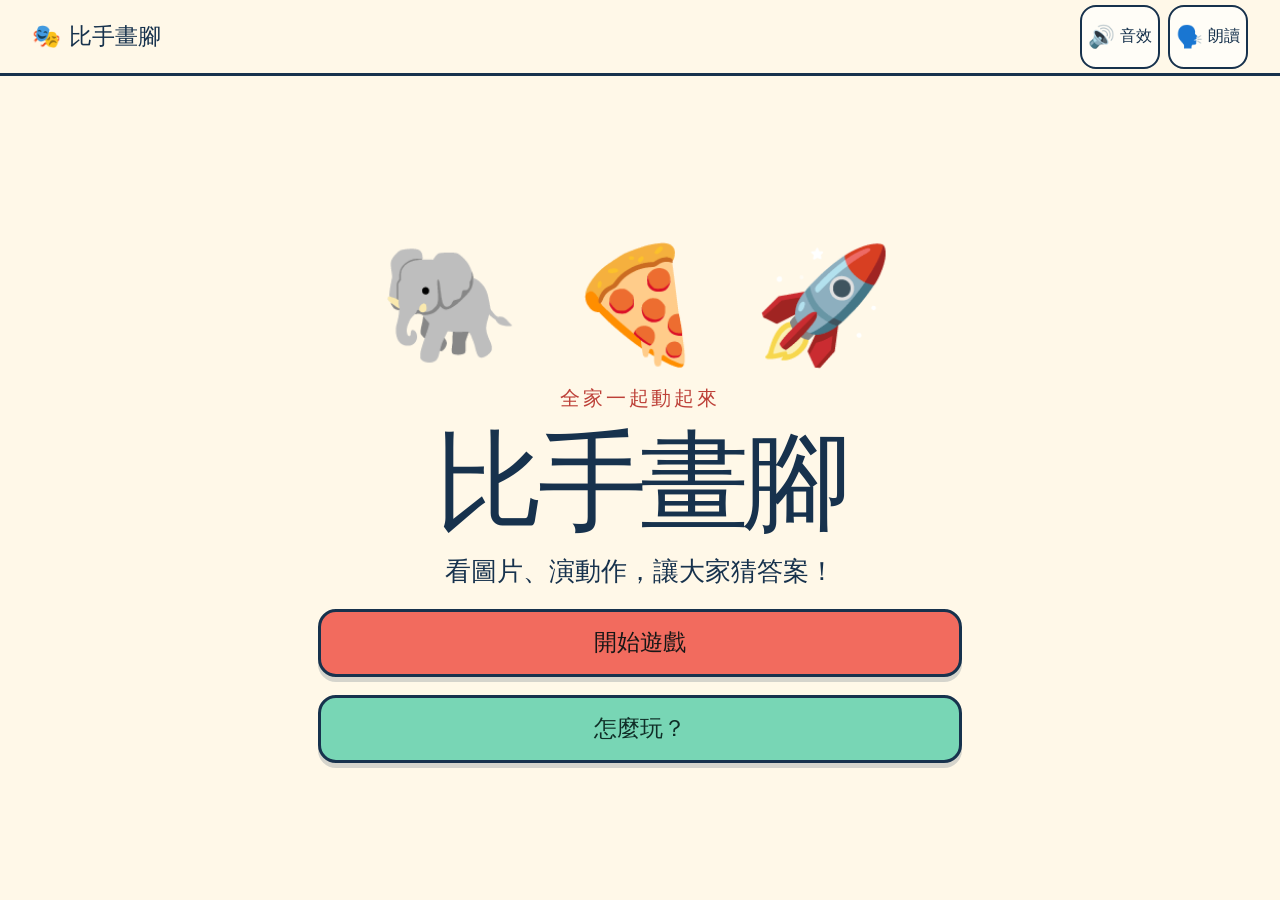
==== index.html @ 2f9c118d "feat: 建立兒童比手畫腳 PWA" ====
<!doctype html>
<html lang="zh-Hant-TW">
<head>
  <meta charset="utf-8">
  <meta name="viewport" content="width=device-width,initial-scale=1,viewport-fit=cover">
  <meta name="theme-color" content="#fff8e8">
  <meta name="apple-mobile-web-app-capable" content="yes">
  <meta name="apple-mobile-web-app-status-bar-style" content="default">
  <meta name="apple-mobile-web-app-title" content="比手畫腳">
  <meta name="description" content="6–12 歲兒童也能輕鬆玩的離線比手畫腳遊戲">
  <link rel="manifest" href="manifest.webmanifest">
  <link rel="apple-touch-icon" href="icons/icon-192.png">
  <link rel="icon" href="icons/icon-192.png" sizes="192x192">
  <link rel="stylesheet" href="styles.css">
  <title>比手畫腳</title>
</head>
<body>
<a class="skip-link" href="#main">跳到主要內容</a>
<header class="topbar">
  <a class="brand" href="#home" data-nav="home" aria-label="回到首頁"><span aria-hidden="true">🎭</span> 比手畫腳</a>
  <div class="toggles" aria-label="遊戲偏好">
    <button id="sound-toggle" class="icon-button" type="button" aria-pressed="true"><span aria-hidden="true">🔊</span><span>音效</span></button>
    <button id="speech-toggle" class="icon-button" type="button" aria-pressed="true"><span aria-hidden="true">🗣️</span><span>朗讀</span></button>
  </div>
</header>
<main id="main" tabindex="-1">
  <section id="home" class="screen active hero" aria-labelledby="home-title">
    <div class="hero-emoji" aria-hidden="true">🐘 🍕 🚀</div>
    <p class="eyebrow">全家一起動起來</p>
    <h1 id="home-title">比手畫腳</h1>
    <p class="lead">看圖片、演動作，讓大家猜答案！</p>
    <button class="primary jumbo" type="button" data-nav="setup">開始遊戲</button>
    <button class="secondary jumbo" type="button" data-nav="rules">怎麼玩？</button>
  </section>

  <section id="rules" class="screen" aria-labelledby="rules-title">
    <p class="eyebrow">三步就會玩</p><h2 id="rules-title">玩法</h2>
    <ol class="rules-list">
      <li><span aria-hidden="true">🙈</span><div><strong>不能說答案</strong><p>出題者看字卡，用動作表演。</p></div></li>
      <li><span aria-hidden="true">🤸</span><div><strong>動動身體</strong><p>不能發出答案裡的字，也不做危險動作。</p></div></li>
      <li><span aria-hidden="true">🎉</span><div><strong>猜中就得分</strong><p>按「答對」換下一題，不會就跳過。</p></div></li>
    </ol>
    <button class="primary jumbo" type="button" data-nav="setup">我會了，開始！</button>
    <button class="text-button" type="button" data-nav="home">回首頁</button>
  </section>

  <section id="setup" class="screen wide" aria-labelledby="setup-title">
    <p class="eyebrow">準備這一輪</p><h2 id="setup-title">選類別與時間</h2>
    <fieldset><legend>要演什麼？</legend><div id="categories" class="choice-grid"></div></fieldset>
    <fieldset><legend>玩多久？</legend><div class="time-grid">
      <label><input type="radio" name="duration" value="30"><span>30 秒</span></label>
      <label><input type="radio" name="duration" value="60" checked><span>60 秒</span></label>
      <label><input type="radio" name="duration" value="90"><span>90 秒</span></label>
      <label><input type="radio" name="duration" value="0"><span>∞ 無限</span></label>
    </div></fieldset>
    <button id="setup-next" class="primary jumbo" type="button">下一步</button>
    <button class="text-button" type="button" data-nav="home">回首頁</button>
  </section>

  <section id="handoff" class="screen handoff" aria-labelledby="handoff-title">
    <div class="hero-emoji" aria-hidden="true">🤫📱</div><p class="eyebrow">答案要保密</p>
    <h2 id="handoff-title">交給出題者</h2><p class="lead">其他人先轉過身，不要偷看螢幕喔！</p>
    <p id="round-summary" class="pill"></p>
    <button id="ready-button" class="primary jumbo" type="button">我準備好了</button>
    <button class="text-button" type="button" data-nav="setup">重新選擇</button>
  </section>

  <section id="countdown" class="screen countdown" aria-live="assertive" aria-label="倒數計時">
    <p>準備表演</p><div id="countdown-number">3</div>
  </section>

  <section id="game" class="screen game-screen" aria-labelledby="answer">
    <div class="game-status"><span id="category-badge">動物</span><span id="timer" role="timer" aria-label="剩餘時間">1:00</span><span id="score" aria-live="polite">答對 0</span></div>
    <article id="card" class="prompt-card" aria-live="polite">
      <div id="card-emoji" class="card-emoji" aria-hidden="true">🐘</div>
      <h2 id="answer">大象</h2><p id="hint">用手當長鼻子</p>
    </article>
    <div class="game-actions">
      <button id="correct-button" class="correct" type="button"><span aria-hidden="true">✓</span>答對</button>
      <button id="skip-button" class="skip" type="button"><span aria-hidden="true">↷</span>跳過</button>
      <button id="end-button" class="end" type="button"><span aria-hidden="true">■</span>結束</button>
    </div>
  </section>

  <section id="results" class="screen wide" aria-labelledby="results-title">
    <div id="result-emoji" class="hero-emoji" aria-hidden="true">🌟</div><p class="eyebrow">這一輪完成了</p>
    <h2 id="results-title">表現太棒了！</h2><p id="result-message" class="lead"></p>
    <div class="result-counts"><div><strong id="correct-total">0</strong><span>答對</span></div><div><strong id="skipped-total">0</strong><span>跳過</span></div></div>
    <div id="history" class="history"></div>
    <div class="result-actions"><button id="replay-button" class="primary jumbo" type="button">再玩一次</button><button class="secondary jumbo" type="button" data-nav="setup">換類別或時間</button><button class="text-button" type="button" data-nav="home">回首頁</button></div>
  </section>
</main>

<div id="end-dialog" class="dialog-backdrop" hidden>
  <div class="dialog" role="alertdialog" aria-modal="true" aria-labelledby="dialog-title" aria-describedby="dialog-description">
    <h2 id="dialog-title">要結束這一輪嗎？</h2><p id="dialog-description">目前的答對與跳過紀錄都會保留。</p>
    <div><button id="confirm-end" class="end" type="button">結束並看結果</button><button id="cancel-end" class="secondary" type="button">繼續遊戲</button></div>
  </div>
</div>
<noscript><p class="noscript">請開啟 JavaScript 才能開始遊戲。</p></noscript>
<script src="cards.js"></script><script src="app.js"></script>
</body></html>
---- styles.css ----
:root{--minimum-touch-target:64px;--cream:#fff8e8;--navy:#17324d;--coral:#f26b5e;--coral-dark:#bd4038;--mint:#78d6b5;--mint-dark:#176b55;--white:#fffdf7;--yellow:#ffd166;--shadow:0 5px 0 rgba(23,50,77,.18);font-family:"Noto Sans TC","PingFang TC","Microsoft JhengHei",system-ui,sans-serif;color:var(--navy);background:var(--cream);font-synthesis:none}*{box-sizing:border-box}html{min-height:100%;background:var(--navy)}body{margin:0;min-height:100dvh;background:var(--cream);padding:env(safe-area-inset-top) env(safe-area-inset-right) env(safe-area-inset-bottom) env(safe-area-inset-left);overflow-x:hidden}button,a,label{touch-action:manipulation;-webkit-tap-highlight-color:transparent}button{font:inherit;color:inherit}.skip-link{position:fixed;z-index:100;left:12px;top:-100px;background:#fff;color:var(--navy);padding:12px 18px;border:3px solid var(--navy);border-radius:12px}.skip-link:focus{top:calc(8px + env(safe-area-inset-top))}.topbar{height:76px;display:flex;align-items:center;justify-content:space-between;padding:8px clamp(14px,3vw,32px);border-bottom:3px solid var(--navy);background:var(--cream);gap:10px}.brand{font-size:clamp(1.05rem,3vw,1.45rem);font-weight:900;text-decoration:none;color:var(--navy);white-space:nowrap}.toggles{display:flex;gap:8px}.icon-button{min-height:64px;min-width:78px;border:2px solid var(--navy);border-radius:16px;background:var(--white);font-weight:800;display:flex;align-items:center;justify-content:center;gap:5px}.icon-button[aria-pressed=false]{opacity:.62;text-decoration:line-through}.icon-button span:first-child{font-size:1.35rem}.screen{display:none;width:min(720px,100%);min-height:calc(100dvh - 76px);margin:auto;padding:clamp(26px,6vw,58px) clamp(18px,5vw,38px) max(28px,env(safe-area-inset-bottom));text-align:center;align-content:center}.screen.active{display:grid;gap:18px}.screen.wide{width:min(920px,100%)}h1,h2,p{margin:0}h1{font-size:clamp(3.3rem,14vw,6.8rem);line-height:.95;letter-spacing:-.06em}h2{font-size:clamp(2.2rem,7vw,4rem);line-height:1.05}.eyebrow{font-weight:900;letter-spacing:.14em;color:var(--coral-dark);font-size:clamp(1rem,3vw,1.25rem)}.lead{font-size:clamp(1.2rem,4vw,1.65rem);font-weight:700;line-height:1.5}.hero-emoji{font-size:clamp(4rem,16vw,7rem);line-height:1.1;letter-spacing:.05em}.jumbo,.game-actions button,.dialog button{min-height: 64px;min-height:68px;border-radius:18px;border:3px solid var(--navy);padding:12px 24px;font-size:clamp(1.18rem,4vw,1.45rem);font-weight:900;cursor:pointer;box-shadow:var(--shadow)}.primary{background:var(--coral);color:#171717}.secondary{background:var(--mint);color:#102e27}.text-button{border:0;background:transparent;min-height:64px;padding:12px;font-weight:900;font-size:1.1rem;text-decoration:underline;cursor:pointer}.jumbo:active,.game-actions button:active,.dialog button:active{transform:translateY(4px);box-shadow:none}button:focus-visible,a:focus-visible,input:focus-visible+span{outline:5px solid #087eae;outline-offset:4px}.rules-list{list-style:none;padding:0;margin:10px 0;display:grid;gap:14px;text-align:left}.rules-list li{display:flex;align-items:center;gap:16px;background:var(--white);border:3px solid var(--navy);border-radius:18px;padding:15px}.rules-list li>span{font-size:2.8rem}.rules-list strong{font-size:1.3rem}.rules-list p{margin-top:4px;line-height:1.5}fieldset{border:0;padding:0;margin:8px 0 22px}legend{width:100%;font-size:1.45rem;font-weight:900;margin-bottom:14px}.choice-grid{display:grid;grid-template-columns:repeat(2,1fr);gap:12px}.choice-grid label,.time-grid label{position:relative}.choice-grid input,.time-grid input{position:absolute;opacity:0;pointer-events:none}.choice-grid span,.time-grid span{display:flex;min-height:68px;align-items:center;justify-content:center;gap:8px;border:3px solid var(--navy);border-radius:17px;background:var(--white);font-weight:900;font-size:1.1rem;padding:9px;cursor:pointer;box-shadow:0 3px 0 rgba(23,50,77,.15)}.choice-grid input:checked+span,.time-grid input:checked+span{background:var(--mint);box-shadow:inset 0 0 0 4px var(--white)}.time-grid{display:grid;grid-template-columns:repeat(4,1fr);gap:10px}.pill{justify-self:center;background:var(--yellow);border:2px solid var(--navy);border-radius:99px;padding:10px 18px;font-weight:900}.countdown{background:var(--navy);color:var(--cream);width:100%;max-width:none}.countdown p{font-size:clamp(1.5rem,5vw,2rem);font-weight:800}.countdown-number{font-size:clamp(10rem,45vw,24rem);font-weight:1000;line-height:.8;color:var(--yellow);font-variant-numeric:tabular-nums}.game-screen{width:min(1100px,100%);padding-top:16px;grid-template-rows:auto 1fr auto;align-content:stretch}.game-status{display:grid;grid-template-columns:1fr auto 1fr;align-items:center;gap:10px;font-weight:900;font-size:clamp(1rem,3vw,1.35rem)}.game-status span{padding:9px 12px;border:2px solid var(--navy);border-radius:14px;background:var(--white)}#score{text-align:right}#category-badge{text-align:left}#timer{font-size:clamp(1.5rem,6vw,2.6rem);font-variant-numeric:tabular-nums;background:var(--yellow)}#timer.urgent{background:var(--coral);color:#171717}.prompt-card{align-self:stretch;display:grid;align-content:center;justify-items:center;background:var(--white);border:4px solid var(--navy);border-radius:28px;padding:10px 20px;box-shadow:var(--shadow);overflow:hidden}.card-emoji{font-size:clamp(6rem,30vmin,15rem);line-height:1.08}.prompt-card h2{font-size:clamp(2.7rem,10vmin,6rem)}.prompt-card p{margin-top:9px;font-size:clamp(1.05rem,4vmin,1.5rem);font-weight:800;color:#3e5366}.prompt-card.changing{transform:scale(.96);opacity:.45}.game-actions{display:grid;grid-template-columns:1.3fr 1fr .8fr;gap:12px}.game-actions button{font-size:clamp(1.1rem,4vw,1.5rem);padding:8px}.correct{background:var(--mint);color:#102e27}.skip{background:var(--yellow);color:#302500}.end{background:var(--coral);color:#171717}.result-counts{display:grid;grid-template-columns:1fr 1fr;gap:16px}.result-counts div{background:var(--white);border:3px solid var(--navy);border-radius:22px;padding:14px}.result-counts strong{display:block;font-size:3rem}.result-counts span{font-weight:900}.history{display:grid;grid-template-columns:1fr 1fr;gap:14px;text-align:left}.history section{border:3px solid var(--navy);border-radius:18px;background:var(--white);padding:15px}.history h3{margin:0 0 9px;font-size:1.25rem}.history ul{margin:0;padding-left:25px;line-height:1.7}.empty{color:#536574}.result-actions{display:grid;gap:12px}.dialog-backdrop{position:fixed;z-index:50;inset:0;background:rgba(23,50,77,.82);padding:calc(24px + env(safe-area-inset-top)) calc(18px + env(safe-area-inset-right)) calc(24px + env(safe-area-inset-bottom)) calc(18px + env(safe-area-inset-left));place-items:center}.dialog-backdrop:not([hidden]){display:grid}.dialog{width:min(520px,100%);background:var(--cream);border:4px solid var(--navy);border-radius:24px;padding:clamp(20px,6vw,34px);box-shadow:0 10px 0 rgba(0,0,0,.25)}.dialog p{font-size:1.1rem;line-height:1.55;margin:14px 0 22px}.dialog>div{display:grid;gap:12px}.noscript{padding:20px;background:var(--coral);font-weight:900;text-align:center}
@media (orientation:landscape) and (max-height:700px){.topbar{height:66px}.screen{min-height:calc(100dvh - 66px);padding-top:12px;padding-bottom:12px}.hero .hero-emoji,.handoff .hero-emoji{font-size:3.3rem}.hero{grid-template-columns:1fr 1fr;grid-template-areas:"emoji title" "tag title" "lead start" "rules start"}.hero .hero-emoji{grid-area:emoji}.hero .eyebrow{grid-area:tag}.hero h1{grid-area:title;align-self:end}.hero .lead{grid-area:lead}.hero .primary{grid-area:start}.hero .secondary{grid-area:rules}.card-emoji{font-size:clamp(5rem,24vmin,10rem)}.prompt-card h2{font-size:clamp(2.2rem,9vmin,4.5rem)}.game-actions button{min-height:64px}.countdown-number{font-size:45vh}}
@media (max-width:580px){.icon-button{min-width:62px;font-size:.85rem;flex-direction:column;gap:0}.choice-grid{grid-template-columns:1fr 1fr}.time-grid{grid-template-columns:1fr 1fr}.history{grid-template-columns:1fr}.game-actions{gap:7px}.game-actions button{padding:7px;font-size:1.05rem}.game-actions button span{display:block}.game-status{gap:5px}.game-status span{padding:7px 6px}}
@media (prefers-reduced-motion:no-preference){.screen.active{animation:enter .22s ease-out}.prompt-card{transition:transform .14s ease,opacity .14s ease}.countdown-number{animation:pulse .6s ease-out}@keyframes enter{from{opacity:0;transform:translateY(10px)}}@keyframes pulse{from{transform:scale(.7);opacity:.5}}}
@media (prefers-reduced-motion:reduce){*,*::before,*::after{scroll-behavior:auto!important;animation-duration:.001ms!important;animation-iteration-count:1!important;transition-duration:.001ms!important}}
.icon-button:disabled{cursor:not-allowed;opacity:.55}.focus-mode .topbar{display:none}.focus-mode .screen{min-height:100dvh}
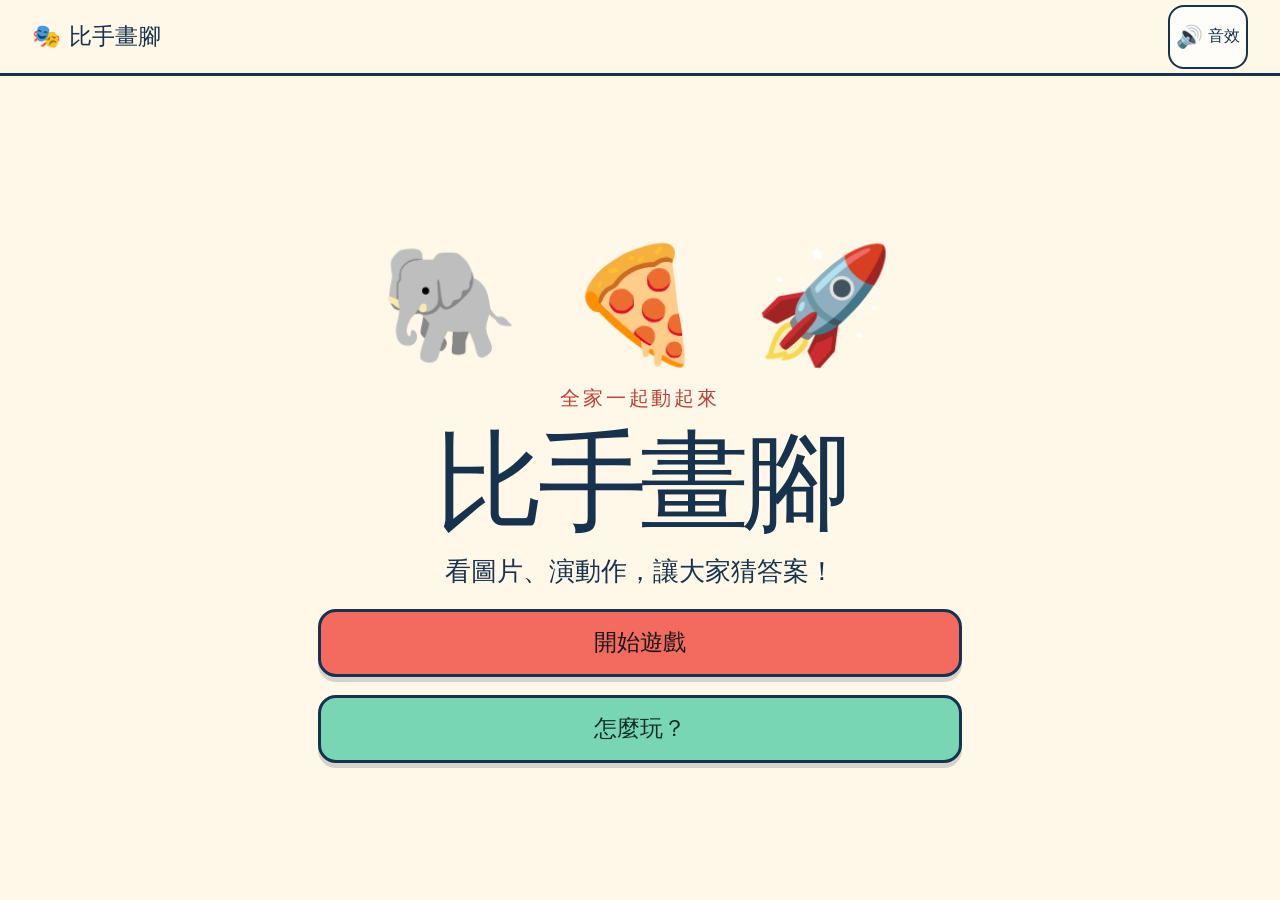
==== commit 272094d5: "feat: 新增綜合類別並調整遊戲預設" ====
--- a/index.html
+++ b/index.html
@@ -20,7 +20,6 @@
   <a class="brand" href="#home" data-nav="home" aria-label="回到首頁"><span aria-hidden="true">🎭</span> 比手畫腳</a>
   <div class="toggles" aria-label="遊戲偏好">
     <button id="sound-toggle" class="icon-button" type="button" aria-pressed="true"><span aria-hidden="true">🔊</span><span>音效</span></button>
-    <button id="speech-toggle" class="icon-button" type="button" aria-pressed="true"><span aria-hidden="true">🗣️</span><span>朗讀</span></button>
   </div>
 </header>
 <main id="main" tabindex="-1">
@@ -49,9 +48,9 @@
     <fieldset><legend>要演什麼？</legend><div id="categories" class="choice-grid"></div></fieldset>
     <fieldset><legend>玩多久？</legend><div class="time-grid">
       <label><input type="radio" name="duration" value="30"><span>30 秒</span></label>
-      <label><input type="radio" name="duration" value="60" checked><span>60 秒</span></label>
+      <label><input type="radio" name="duration" value="60"><span>60 秒</span></label>
       <label><input type="radio" name="duration" value="90"><span>90 秒</span></label>
-      <label><input type="radio" name="duration" value="0"><span>∞ 無限</span></label>
+      <label><input type="radio" name="duration" value="0" checked><span>∞ 無限</span></label>
     </div></fieldset>
     <button id="setup-next" class="primary jumbo" type="button">下一步</button>
     <button class="text-button" type="button" data-nav="home">回首頁</button>
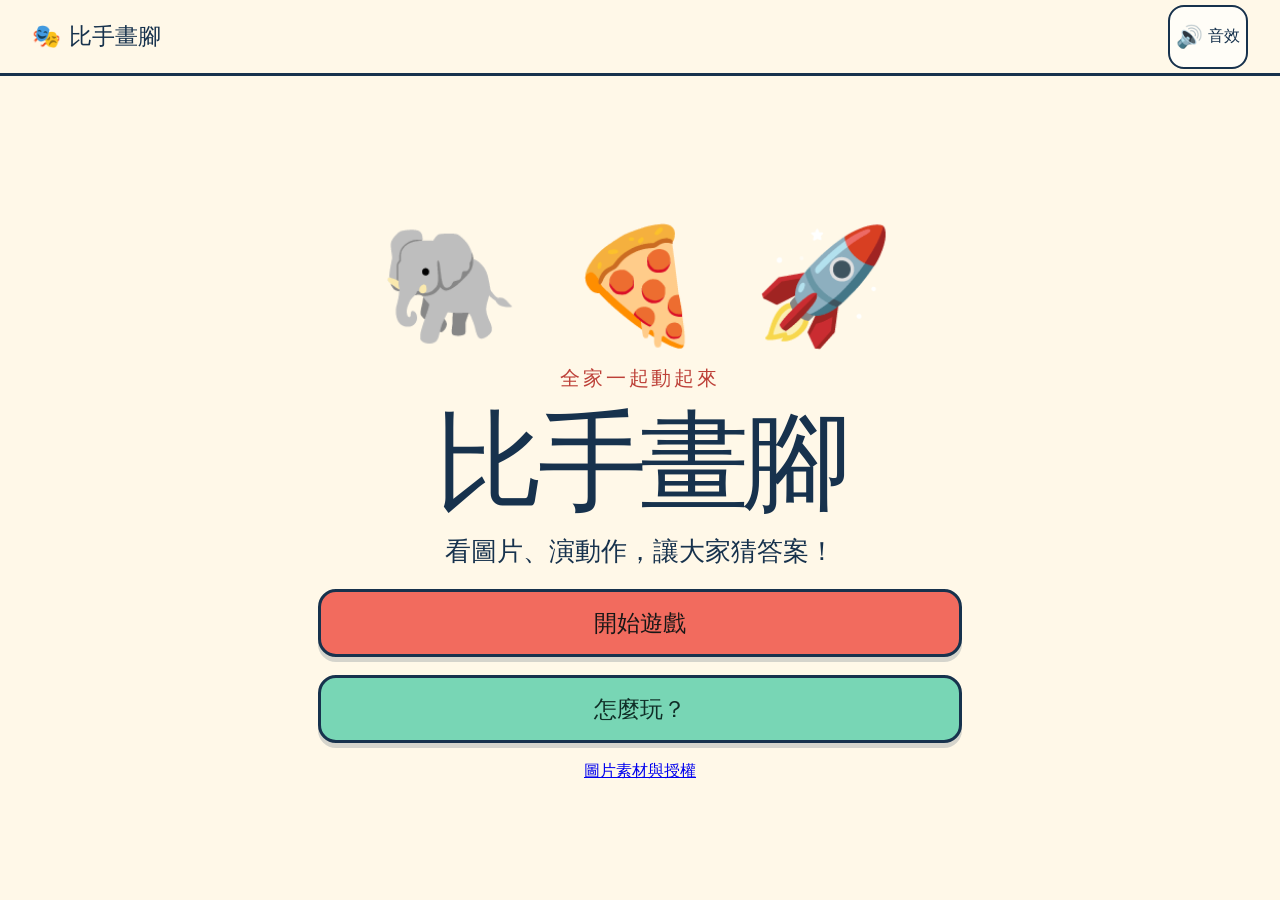
==== commit b31578de: "[verified] feat: 新增 200 題與 OpenMoji 字卡" ====
--- a/index.html
+++ b/index.html
@@ -30,6 +30,7 @@
     <p class="lead">看圖片、演動作，讓大家猜答案！</p>
     <button class="primary jumbo" type="button" data-nav="setup">開始遊戲</button>
     <button class="secondary jumbo" type="button" data-nav="rules">怎麼玩？</button>
+    <a class="credits-link" href="credits.html">圖片素材與授權</a>
   </section>
 
   <section id="rules" class="screen" aria-labelledby="rules-title">
@@ -71,7 +72,10 @@
   <section id="game" class="screen game-screen" aria-labelledby="answer">
     <div class="game-status"><span id="category-badge">動物</span><span id="timer" role="timer" aria-label="剩餘時間">1:00</span><span id="score" aria-live="polite">答對 0</span></div>
     <article id="card" class="prompt-card" aria-live="polite">
-      <div id="card-emoji" class="card-emoji" aria-hidden="true">🐘</div>
+      <div class="card-visual" aria-hidden="true">
+        <img id="card-image" class="card-image" alt="" hidden>
+        <div id="card-emoji" class="card-emoji">🐘</div>
+      </div>
       <h2 id="answer">大象</h2><p id="hint">用手當長鼻子</p>
     </article>
     <div class="game-actions">
--- a/styles.css
+++ b/styles.css
@@ -1,5 +1,5 @@
-:root{--minimum-touch-target:64px;--cream:#fff8e8;--navy:#17324d;--coral:#f26b5e;--coral-dark:#bd4038;--mint:#78d6b5;--mint-dark:#176b55;--white:#fffdf7;--yellow:#ffd166;--shadow:0 5px 0 rgba(23,50,77,.18);font-family:"Noto Sans TC","PingFang TC","Microsoft JhengHei",system-ui,sans-serif;color:var(--navy);background:var(--cream);font-synthesis:none}*{box-sizing:border-box}html{min-height:100%;background:var(--navy)}body{margin:0;min-height:100dvh;background:var(--cream);padding:env(safe-area-inset-top) env(safe-area-inset-right) env(safe-area-inset-bottom) env(safe-area-inset-left);overflow-x:hidden}button,a,label{touch-action:manipulation;-webkit-tap-highlight-color:transparent}button{font:inherit;color:inherit}.skip-link{position:fixed;z-index:100;left:12px;top:-100px;background:#fff;color:var(--navy);padding:12px 18px;border:3px solid var(--navy);border-radius:12px}.skip-link:focus{top:calc(8px + env(safe-area-inset-top))}.topbar{height:76px;display:flex;align-items:center;justify-content:space-between;padding:8px clamp(14px,3vw,32px);border-bottom:3px solid var(--navy);background:var(--cream);gap:10px}.brand{font-size:clamp(1.05rem,3vw,1.45rem);font-weight:900;text-decoration:none;color:var(--navy);white-space:nowrap}.toggles{display:flex;gap:8px}.icon-button{min-height:64px;min-width:78px;border:2px solid var(--navy);border-radius:16px;background:var(--white);font-weight:800;display:flex;align-items:center;justify-content:center;gap:5px}.icon-button[aria-pressed=false]{opacity:.62;text-decoration:line-through}.icon-button span:first-child{font-size:1.35rem}.screen{display:none;width:min(720px,100%);min-height:calc(100dvh - 76px);margin:auto;padding:clamp(26px,6vw,58px) clamp(18px,5vw,38px) max(28px,env(safe-area-inset-bottom));text-align:center;align-content:center}.screen.active{display:grid;gap:18px}.screen.wide{width:min(920px,100%)}h1,h2,p{margin:0}h1{font-size:clamp(3.3rem,14vw,6.8rem);line-height:.95;letter-spacing:-.06em}h2{font-size:clamp(2.2rem,7vw,4rem);line-height:1.05}.eyebrow{font-weight:900;letter-spacing:.14em;color:var(--coral-dark);font-size:clamp(1rem,3vw,1.25rem)}.lead{font-size:clamp(1.2rem,4vw,1.65rem);font-weight:700;line-height:1.5}.hero-emoji{font-size:clamp(4rem,16vw,7rem);line-height:1.1;letter-spacing:.05em}.jumbo,.game-actions button,.dialog button{min-height: 64px;min-height:68px;border-radius:18px;border:3px solid var(--navy);padding:12px 24px;font-size:clamp(1.18rem,4vw,1.45rem);font-weight:900;cursor:pointer;box-shadow:var(--shadow)}.primary{background:var(--coral);color:#171717}.secondary{background:var(--mint);color:#102e27}.text-button{border:0;background:transparent;min-height:64px;padding:12px;font-weight:900;font-size:1.1rem;text-decoration:underline;cursor:pointer}.jumbo:active,.game-actions button:active,.dialog button:active{transform:translateY(4px);box-shadow:none}button:focus-visible,a:focus-visible,input:focus-visible+span{outline:5px solid #087eae;outline-offset:4px}.rules-list{list-style:none;padding:0;margin:10px 0;display:grid;gap:14px;text-align:left}.rules-list li{display:flex;align-items:center;gap:16px;background:var(--white);border:3px solid var(--navy);border-radius:18px;padding:15px}.rules-list li>span{font-size:2.8rem}.rules-list strong{font-size:1.3rem}.rules-list p{margin-top:4px;line-height:1.5}fieldset{border:0;padding:0;margin:8px 0 22px}legend{width:100%;font-size:1.45rem;font-weight:900;margin-bottom:14px}.choice-grid{display:grid;grid-template-columns:repeat(2,1fr);gap:12px}.choice-grid label,.time-grid label{position:relative}.choice-grid input,.time-grid input{position:absolute;opacity:0;pointer-events:none}.choice-grid span,.time-grid span{display:flex;min-height:68px;align-items:center;justify-content:center;gap:8px;border:3px solid var(--navy);border-radius:17px;background:var(--white);font-weight:900;font-size:1.1rem;padding:9px;cursor:pointer;box-shadow:0 3px 0 rgba(23,50,77,.15)}.choice-grid input:checked+span,.time-grid input:checked+span{background:var(--mint);box-shadow:inset 0 0 0 4px var(--white)}.time-grid{display:grid;grid-template-columns:repeat(4,1fr);gap:10px}.pill{justify-self:center;background:var(--yellow);border:2px solid var(--navy);border-radius:99px;padding:10px 18px;font-weight:900}.countdown{background:var(--navy);color:var(--cream);width:100%;max-width:none}.countdown p{font-size:clamp(1.5rem,5vw,2rem);font-weight:800}.countdown-number{font-size:clamp(10rem,45vw,24rem);font-weight:1000;line-height:.8;color:var(--yellow);font-variant-numeric:tabular-nums}.game-screen{width:min(1100px,100%);padding-top:16px;grid-template-rows:auto 1fr auto;align-content:stretch}.game-status{display:grid;grid-template-columns:1fr auto 1fr;align-items:center;gap:10px;font-weight:900;font-size:clamp(1rem,3vw,1.35rem)}.game-status span{padding:9px 12px;border:2px solid var(--navy);border-radius:14px;background:var(--white)}#score{text-align:right}#category-badge{text-align:left}#timer{font-size:clamp(1.5rem,6vw,2.6rem);font-variant-numeric:tabular-nums;background:var(--yellow)}#timer.urgent{background:var(--coral);color:#171717}.prompt-card{align-self:stretch;display:grid;align-content:center;justify-items:center;background:var(--white);border:4px solid var(--navy);border-radius:28px;padding:10px 20px;box-shadow:var(--shadow);overflow:hidden}.card-emoji{font-size:clamp(6rem,30vmin,15rem);line-height:1.08}.prompt-card h2{font-size:clamp(2.7rem,10vmin,6rem)}.prompt-card p{margin-top:9px;font-size:clamp(1.05rem,4vmin,1.5rem);font-weight:800;color:#3e5366}.prompt-card.changing{transform:scale(.96);opacity:.45}.game-actions{display:grid;grid-template-columns:1.3fr 1fr .8fr;gap:12px}.game-actions button{font-size:clamp(1.1rem,4vw,1.5rem);padding:8px}.correct{background:var(--mint);color:#102e27}.skip{background:var(--yellow);color:#302500}.end{background:var(--coral);color:#171717}.result-counts{display:grid;grid-template-columns:1fr 1fr;gap:16px}.result-counts div{background:var(--white);border:3px solid var(--navy);border-radius:22px;padding:14px}.result-counts strong{display:block;font-size:3rem}.result-counts span{font-weight:900}.history{display:grid;grid-template-columns:1fr 1fr;gap:14px;text-align:left}.history section{border:3px solid var(--navy);border-radius:18px;background:var(--white);padding:15px}.history h3{margin:0 0 9px;font-size:1.25rem}.history ul{margin:0;padding-left:25px;line-height:1.7}.empty{color:#536574}.result-actions{display:grid;gap:12px}.dialog-backdrop{position:fixed;z-index:50;inset:0;background:rgba(23,50,77,.82);padding:calc(24px + env(safe-area-inset-top)) calc(18px + env(safe-area-inset-right)) calc(24px + env(safe-area-inset-bottom)) calc(18px + env(safe-area-inset-left));place-items:center}.dialog-backdrop:not([hidden]){display:grid}.dialog{width:min(520px,100%);background:var(--cream);border:4px solid var(--navy);border-radius:24px;padding:clamp(20px,6vw,34px);box-shadow:0 10px 0 rgba(0,0,0,.25)}.dialog p{font-size:1.1rem;line-height:1.55;margin:14px 0 22px}.dialog>div{display:grid;gap:12px}.noscript{padding:20px;background:var(--coral);font-weight:900;text-align:center}
-@media (orientation:landscape) and (max-height:700px){.topbar{height:66px}.screen{min-height:calc(100dvh - 66px);padding-top:12px;padding-bottom:12px}.hero .hero-emoji,.handoff .hero-emoji{font-size:3.3rem}.hero{grid-template-columns:1fr 1fr;grid-template-areas:"emoji title" "tag title" "lead start" "rules start"}.hero .hero-emoji{grid-area:emoji}.hero .eyebrow{grid-area:tag}.hero h1{grid-area:title;align-self:end}.hero .lead{grid-area:lead}.hero .primary{grid-area:start}.hero .secondary{grid-area:rules}.card-emoji{font-size:clamp(5rem,24vmin,10rem)}.prompt-card h2{font-size:clamp(2.2rem,9vmin,4.5rem)}.game-actions button{min-height:64px}.countdown-number{font-size:45vh}}
+:root{--minimum-touch-target:64px;--cream:#fff8e8;--navy:#17324d;--coral:#f26b5e;--coral-dark:#bd4038;--mint:#78d6b5;--mint-dark:#176b55;--white:#fffdf7;--yellow:#ffd166;--shadow:0 5px 0 rgba(23,50,77,.18);font-family:"Noto Sans TC","PingFang TC","Microsoft JhengHei",system-ui,sans-serif;color:var(--navy);background:var(--cream);font-synthesis:none}*{box-sizing:border-box}html{min-height:100%;background:var(--navy)}body{margin:0;min-height:100dvh;background:var(--cream);padding:env(safe-area-inset-top) env(safe-area-inset-right) env(safe-area-inset-bottom) env(safe-area-inset-left);overflow-x:hidden}button,a,label{touch-action:manipulation;-webkit-tap-highlight-color:transparent}button{font:inherit;color:inherit}.skip-link{position:fixed;z-index:100;left:12px;top:-100px;background:#fff;color:var(--navy);padding:12px 18px;border:3px solid var(--navy);border-radius:12px}.skip-link:focus{top:calc(8px + env(safe-area-inset-top))}.topbar{height:76px;display:flex;align-items:center;justify-content:space-between;padding:8px clamp(14px,3vw,32px);border-bottom:3px solid var(--navy);background:var(--cream);gap:10px}.brand{font-size:clamp(1.05rem,3vw,1.45rem);font-weight:900;text-decoration:none;color:var(--navy);white-space:nowrap}.toggles{display:flex;gap:8px}.icon-button{min-height:64px;min-width:78px;border:2px solid var(--navy);border-radius:16px;background:var(--white);font-weight:800;display:flex;align-items:center;justify-content:center;gap:5px}.icon-button[aria-pressed=false]{opacity:.62;text-decoration:line-through}.icon-button span:first-child{font-size:1.35rem}.screen{display:none;width:min(720px,100%);min-height:calc(100dvh - 76px);margin:auto;padding:clamp(26px,6vw,58px) clamp(18px,5vw,38px) max(28px,env(safe-area-inset-bottom));text-align:center;align-content:center}.screen.active{display:grid;gap:18px}.screen.wide{width:min(920px,100%)}h1,h2,p{margin:0}h1{font-size:clamp(3.3rem,14vw,6.8rem);line-height:.95;letter-spacing:-.06em}h2{font-size:clamp(2.2rem,7vw,4rem);line-height:1.05}.eyebrow{font-weight:900;letter-spacing:.14em;color:var(--coral-dark);font-size:clamp(1rem,3vw,1.25rem)}.lead{font-size:clamp(1.2rem,4vw,1.65rem);font-weight:700;line-height:1.5}.hero-emoji{font-size:clamp(4rem,16vw,7rem);line-height:1.1;letter-spacing:.05em}.jumbo,.game-actions button,.dialog button{min-height: 64px;min-height:68px;border-radius:18px;border:3px solid var(--navy);padding:12px 24px;font-size:clamp(1.18rem,4vw,1.45rem);font-weight:900;cursor:pointer;box-shadow:var(--shadow)}.primary{background:var(--coral);color:#171717}.secondary{background:var(--mint);color:#102e27}.text-button{border:0;background:transparent;min-height:64px;padding:12px;font-weight:900;font-size:1.1rem;text-decoration:underline;cursor:pointer}.jumbo:active,.game-actions button:active,.dialog button:active{transform:translateY(4px);box-shadow:none}button:focus-visible,a:focus-visible,input:focus-visible+span{outline:5px solid #087eae;outline-offset:4px}.rules-list{list-style:none;padding:0;margin:10px 0;display:grid;gap:14px;text-align:left}.rules-list li{display:flex;align-items:center;gap:16px;background:var(--white);border:3px solid var(--navy);border-radius:18px;padding:15px}.rules-list li>span{font-size:2.8rem}.rules-list strong{font-size:1.3rem}.rules-list p{margin-top:4px;line-height:1.5}fieldset{border:0;padding:0;margin:8px 0 22px}legend{width:100%;font-size:1.45rem;font-weight:900;margin-bottom:14px}.choice-grid{display:grid;grid-template-columns:repeat(2,1fr);gap:12px}.choice-grid label,.time-grid label{position:relative}.choice-grid input,.time-grid input{position:absolute;opacity:0;pointer-events:none}.choice-grid span,.time-grid span{display:flex;min-height:68px;align-items:center;justify-content:center;gap:8px;border:3px solid var(--navy);border-radius:17px;background:var(--white);font-weight:900;font-size:1.1rem;padding:9px;cursor:pointer;box-shadow:0 3px 0 rgba(23,50,77,.15)}.choice-grid input:checked+span,.time-grid input:checked+span{background:var(--mint);box-shadow:inset 0 0 0 4px var(--white)}.time-grid{display:grid;grid-template-columns:repeat(4,1fr);gap:10px}.pill{justify-self:center;background:var(--yellow);border:2px solid var(--navy);border-radius:99px;padding:10px 18px;font-weight:900}.countdown{background:var(--navy);color:var(--cream);width:100%;max-width:none}.countdown p{font-size:clamp(1.5rem,5vw,2rem);font-weight:800}.countdown-number{font-size:clamp(10rem,45vw,24rem);font-weight:1000;line-height:.8;color:var(--yellow);font-variant-numeric:tabular-nums}.game-screen{width:min(1100px,100%);padding-top:16px;grid-template-rows:auto 1fr auto;align-content:stretch}.game-status{display:grid;grid-template-columns:1fr auto 1fr;align-items:center;gap:10px;font-weight:900;font-size:clamp(1rem,3vw,1.35rem)}.game-status span{padding:9px 12px;border:2px solid var(--navy);border-radius:14px;background:var(--white)}#score{text-align:right}#category-badge{text-align:left}#timer{font-size:clamp(1.5rem,6vw,2.6rem);font-variant-numeric:tabular-nums;background:var(--yellow)}#timer.urgent{background:var(--coral);color:#171717}.prompt-card{align-self:stretch;display:grid;align-content:center;justify-items:center;background:var(--white);border:4px solid var(--navy);border-radius:28px;padding:10px 20px;box-shadow:var(--shadow);overflow:hidden}.card-visual{display:grid;place-items:center;width:clamp(6rem,30vmin,15rem);height:clamp(6rem,30vmin,15rem)}.card-image{display:block;width:100%;height:100%;object-fit:contain}.card-image[hidden],.card-emoji[hidden]{display:none}.card-emoji{font-size:clamp(6rem,30vmin,15rem);line-height:1.08}.prompt-card h2{font-size:clamp(2.7rem,10vmin,6rem)}.prompt-card p{margin-top:9px;font-size:clamp(1.05rem,4vmin,1.5rem);font-weight:800;color:#3e5366}.prompt-card.changing{transform:scale(.96);opacity:.45}.game-actions{display:grid;grid-template-columns:1.3fr 1fr .8fr;gap:12px}.game-actions button{font-size:clamp(1.1rem,4vw,1.5rem);padding:8px}.correct{background:var(--mint);color:#102e27}.skip{background:var(--yellow);color:#302500}.end{background:var(--coral);color:#171717}.result-counts{display:grid;grid-template-columns:1fr 1fr;gap:16px}.result-counts div{background:var(--white);border:3px solid var(--navy);border-radius:22px;padding:14px}.result-counts strong{display:block;font-size:3rem}.result-counts span{font-weight:900}.history{display:grid;grid-template-columns:1fr 1fr;gap:14px;text-align:left}.history section{border:3px solid var(--navy);border-radius:18px;background:var(--white);padding:15px}.history h3{margin:0 0 9px;font-size:1.25rem}.history ul{margin:0;padding-left:25px;line-height:1.7}.empty{color:#536574}.result-actions{display:grid;gap:12px}.dialog-backdrop{position:fixed;z-index:50;inset:0;background:rgba(23,50,77,.82);padding:calc(24px + env(safe-area-inset-top)) calc(18px + env(safe-area-inset-right)) calc(24px + env(safe-area-inset-bottom)) calc(18px + env(safe-area-inset-left));place-items:center}.dialog-backdrop:not([hidden]){display:grid}.dialog{width:min(520px,100%);background:var(--cream);border:4px solid var(--navy);border-radius:24px;padding:clamp(20px,6vw,34px);box-shadow:0 10px 0 rgba(0,0,0,.25)}.dialog p{font-size:1.1rem;line-height:1.55;margin:14px 0 22px}.dialog>div{display:grid;gap:12px}.noscript{padding:20px;background:var(--coral);font-weight:900;text-align:center}
+@media (orientation:landscape) and (max-height:700px){.topbar{height:66px}.screen{min-height:calc(100dvh - 66px);padding-top:12px;padding-bottom:12px}.hero .hero-emoji,.handoff .hero-emoji{font-size:3.3rem}.hero{grid-template-columns:1fr 1fr;grid-template-areas:"emoji title" "tag title" "lead start" "rules start"}.hero .hero-emoji{grid-area:emoji}.hero .eyebrow{grid-area:tag}.hero h1{grid-area:title;align-self:end}.hero .lead{grid-area:lead}.hero .primary{grid-area:start}.hero .secondary{grid-area:rules}.card-visual{width:clamp(5rem,24vmin,10rem);height:clamp(5rem,24vmin,10rem)}.card-emoji{font-size:clamp(5rem,24vmin,10rem)}.prompt-card h2{font-size:clamp(2.2rem,9vmin,4.5rem)}.game-actions button{min-height:64px}.countdown-number{font-size:45vh}}
 @media (max-width:580px){.icon-button{min-width:62px;font-size:.85rem;flex-direction:column;gap:0}.choice-grid{grid-template-columns:1fr 1fr}.time-grid{grid-template-columns:1fr 1fr}.history{grid-template-columns:1fr}.game-actions{gap:7px}.game-actions button{padding:7px;font-size:1.05rem}.game-actions button span{display:block}.game-status{gap:5px}.game-status span{padding:7px 6px}}
 @media (prefers-reduced-motion:no-preference){.screen.active{animation:enter .22s ease-out}.prompt-card{transition:transform .14s ease,opacity .14s ease}.countdown-number{animation:pulse .6s ease-out}@keyframes enter{from{opacity:0;transform:translateY(10px)}}@keyframes pulse{from{transform:scale(.7);opacity:.5}}}
 @media (prefers-reduced-motion:reduce){*,*::before,*::after{scroll-behavior:auto!important;animation-duration:.001ms!important;animation-iteration-count:1!important;transition-duration:.001ms!important}}
